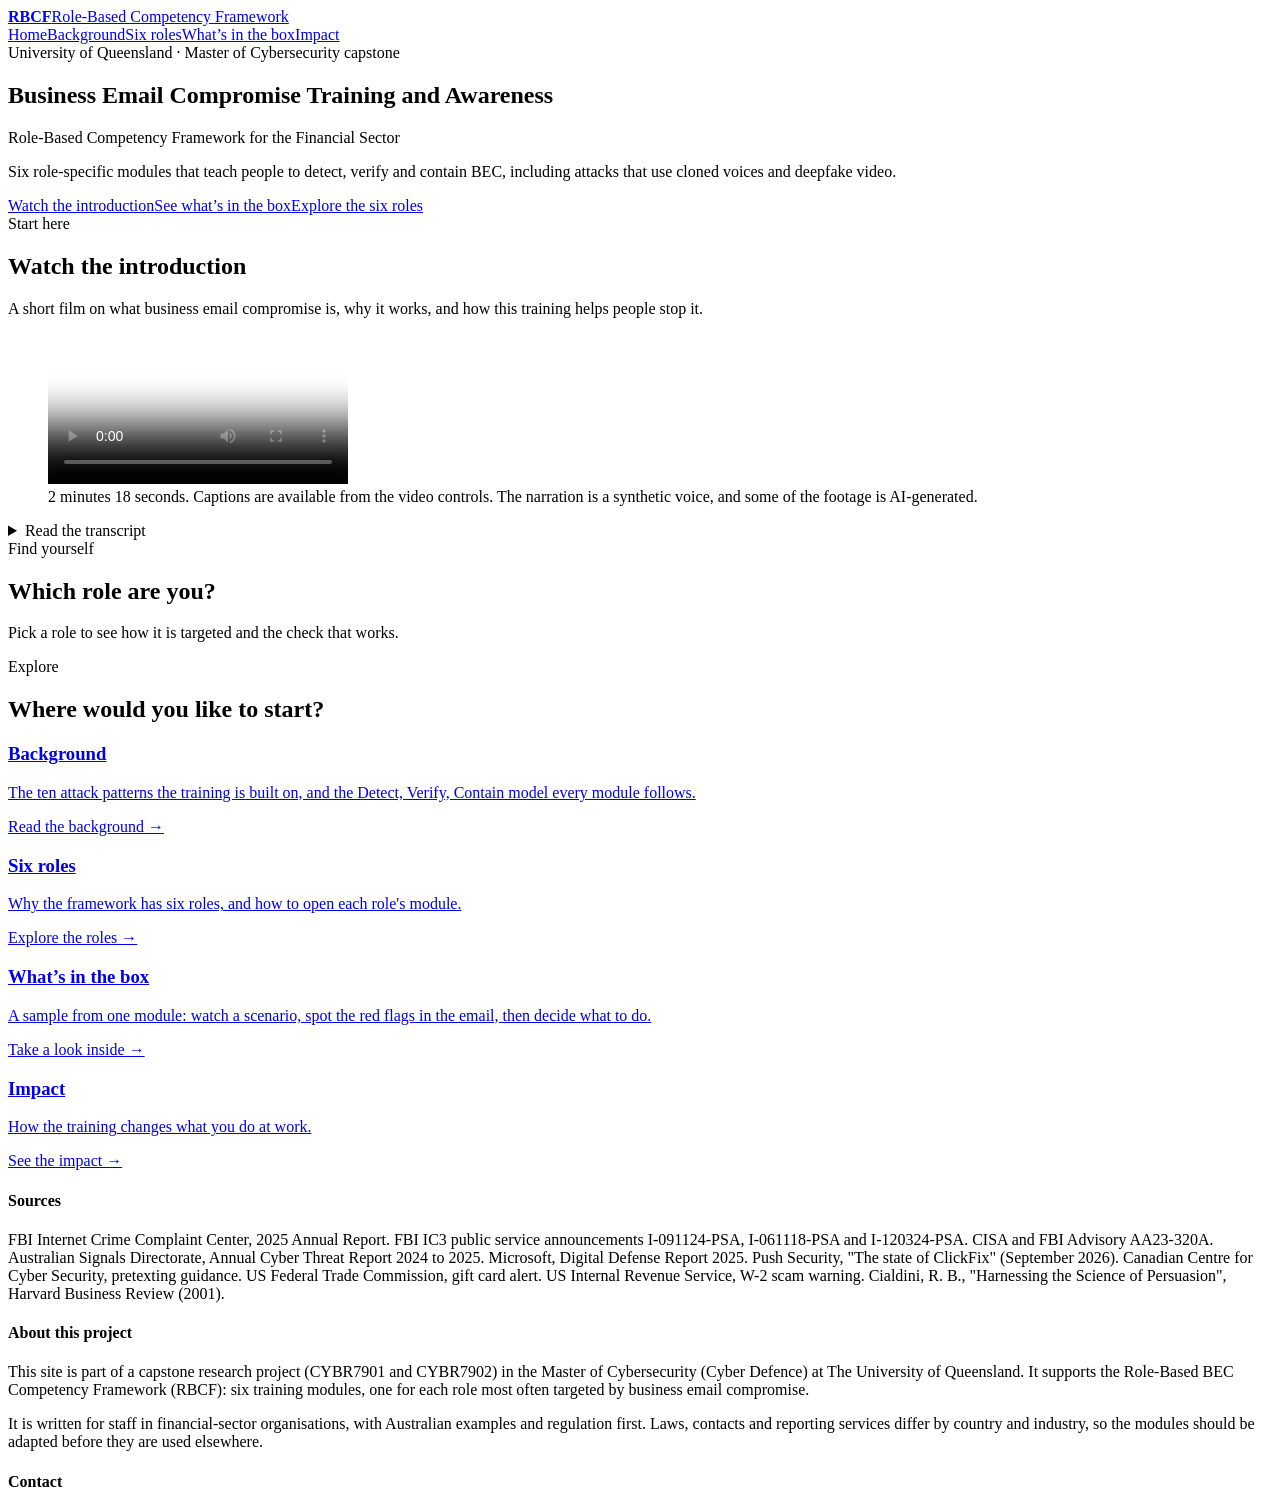
==== index.html @ ba563f49 "Dashboard HTML files are uploaded" ====
<!doctype html>
<html lang="en">
<head>
<meta charset="utf-8">
<meta name="viewport" content="width=device-width, initial-scale=1">
<title>Business Email Compromise Training and Awareness</title>
<meta name="description" content="Role-based competency framework for the financial sector: six role-specific modules that teach people to detect, verify and contain business email compromise.">
<link href="https://fonts.googleapis.com/css2?family=Source+Serif+4:wght@500;600;700&family=Source+Sans+3:wght@400;500;600;700&display=swap" rel="stylesheet">
<link rel="stylesheet" href="css/styles.css">
</head>
<body data-page="home">
<header class="top"><div class="wrap"><a class="brand" href="index.html"><b>RBCF</b><span>Role-Based Competency Framework</span></a><nav class="nav" aria-label="Main"><a href="index.html" data-page="home">Home</a><a href="overview.html" data-page="overview">Background</a><a href="roles.html" data-page="roles">Six roles</a><a href="try.html" data-page="try">What&rsquo;s in the box</a><a href="impact.html" data-page="impact">Impact</a></nav></div></header>

<section class="hero"><div class="wrap fadeup">
<div class="eyebrow">University of Queensland &middot; Master of Cybersecurity capstone</div>
<h1>Business Email Compromise Training and Awareness</h1>
<p class="sub">Role-Based Competency Framework for the Financial Sector</p>
<p class="tag">Six role-specific modules that teach people to detect, verify and contain BEC, including attacks that use cloned voices and deepfake video.</p>
<div class="cta"><a class="btn light" href="#intro">Watch the introduction</a><a class="btn outline" href="try.html">See what&rsquo;s in the box</a><a class="btn outline" href="roles.html">Explore the six roles</a></div>
</div></section>

<section class="block introfilm" id="intro"><div class="wrap">
<div class="eyebrow">Start here</div><h2>Watch the introduction</h2>
<p class="lead">A short film on what business email compromise is, why it works, and how this training helps people stop it.</p>
<figure class="film">
<video controls preload="metadata" playsinline poster="assets/intro_poster.jpg" aria-describedby="film-note">
<source src="assets/intro.mp4" type="video/mp4">
<track kind="captions" srclang="en" label="English" src="assets/intro.vtt">
Your browser cannot play this video. <a href="assets/intro.mp4">Download the film</a>.
</video>
<figcaption id="film-note">2 minutes 18 seconds. Captions are available from the video controls. The narration is a synthetic voice, and some of the footage is AI-generated.</figcaption>
</figure>
<details class="transcript"><summary>Read the transcript</summary><p>Business Email Compromise Training and Awareness: a role-based competency framework for the financial sector. Financial institutions move billions of dollars every day, on the strength of one thing: trust. In finance, large payments are routine, and staff are trained to act fast on instructions.</p><p>Business email compromise turns that trust into a weapon. It rarely looks like an attack. A criminal pretends to be someone you trust, and asks for something routine, by email. Then by a cloned voice, one that sounds exactly like someone you know. Or on a deepfake video call, where even the face looks right.</p><p>In 2025, people in the United States reported three billion US dollars in losses to the FBI. Worldwide, reported losses passed fifty-five billion. Add regulator pressure and access to client data, and finance becomes a prime target.</p><p>That is why this training is built around six roles, where one decision can move money or data. Executives. Accounts payable. HR and payroll. Customer service. IT. Administration. Every attack pulls the same human levers: Cialdini's six principles of persuasion.</p><p>My framework teaches three steps. Detect the attempt. Verify it somewhere the attacker cannot reach. And contain the damage if something goes wrong.</p><p>Learners watch a scenario, spot the red flags in a realistic email, make a decision, and see where they stand. The impact: one habit, decisions not slides, psychology made visible, and speed when it counts. Pause. Verify. Report.</p></details>
</div></section>

<section class="block paper"><div class="wrap"><div class="eyebrow">Find yourself</div><h2>Which role are you?</h2><p class="lead">Pick a role to see how it is targeted and the check that works.</p><div class="chips2" id="hrole"></div><div class="roleout" id="hrole-out" hidden></div></div></section>

<section class="block"><div class="wrap">
<div class="eyebrow">Explore</div><h2>Where would you like to start?</h2>
<div class="tiles">
<a class="tile" href="overview.html"><h3>Background</h3><p>The ten attack patterns the training is built on, and the Detect, Verify, Contain model every module follows.</p><span>Read the background &rarr;</span></a>
<a class="tile" href="roles.html"><h3>Six roles</h3><p>Why the framework has six roles, and how to open each role's module.</p><span>Explore the roles &rarr;</span></a>

<a class="tile" href="try.html"><h3>What&rsquo;s in the box</h3><p>A sample from one module: watch a scenario, spot the red flags in the email, then decide what to do.</p><span>Take a look inside &rarr;</span></a>
<a class="tile" href="impact.html"><h3>Impact</h3><p>How the training changes what you do at work.</p><span>See the impact &rarr;</span></a>
</div></div></section>

<footer class="foot" id="sources"><div class="wrap">
<div class="cols">
<div><h4>Sources</h4><p class="small">FBI Internet Crime Complaint Center, 2025 Annual Report. FBI IC3 public service announcements I-091124-PSA, I-061118-PSA and I-120324-PSA. CISA and FBI Advisory AA23-320A. Australian Signals Directorate, Annual Cyber Threat Report 2024 to 2025. Microsoft, Digital Defense Report 2025. Push Security, "The state of ClickFix" (September 2026). Canadian Centre for Cyber Security, pretexting guidance. US Federal Trade Commission, gift card alert. US Internal Revenue Service, W-2 scam warning. Cialdini, R. B., "Harnessing the Science of Persuasion", Harvard Business Review (2001).</p></div>
<div><h4>About this project</h4><p class="small">This site is part of a capstone research project (CYBR7901 and CYBR7902) in the Master of Cybersecurity (Cyber Defence) at The University of Queensland. It supports the Role-Based BEC Competency Framework (RBCF): six training modules, one for each role most often targeted by business email compromise.</p><p class="small">It is written for staff in financial-sector organisations, with Australian examples and regulation first. Laws, contacts and reporting services differ by country and industry, so the modules should be adapted before they are used elsewhere.</p></div>
<div><h4>Contact</h4><div id="contacts"></div></div>
</div></div></footer>
<script src="js/data.js"></script>
<script src="js/app.js"></script>
</body>
</html>
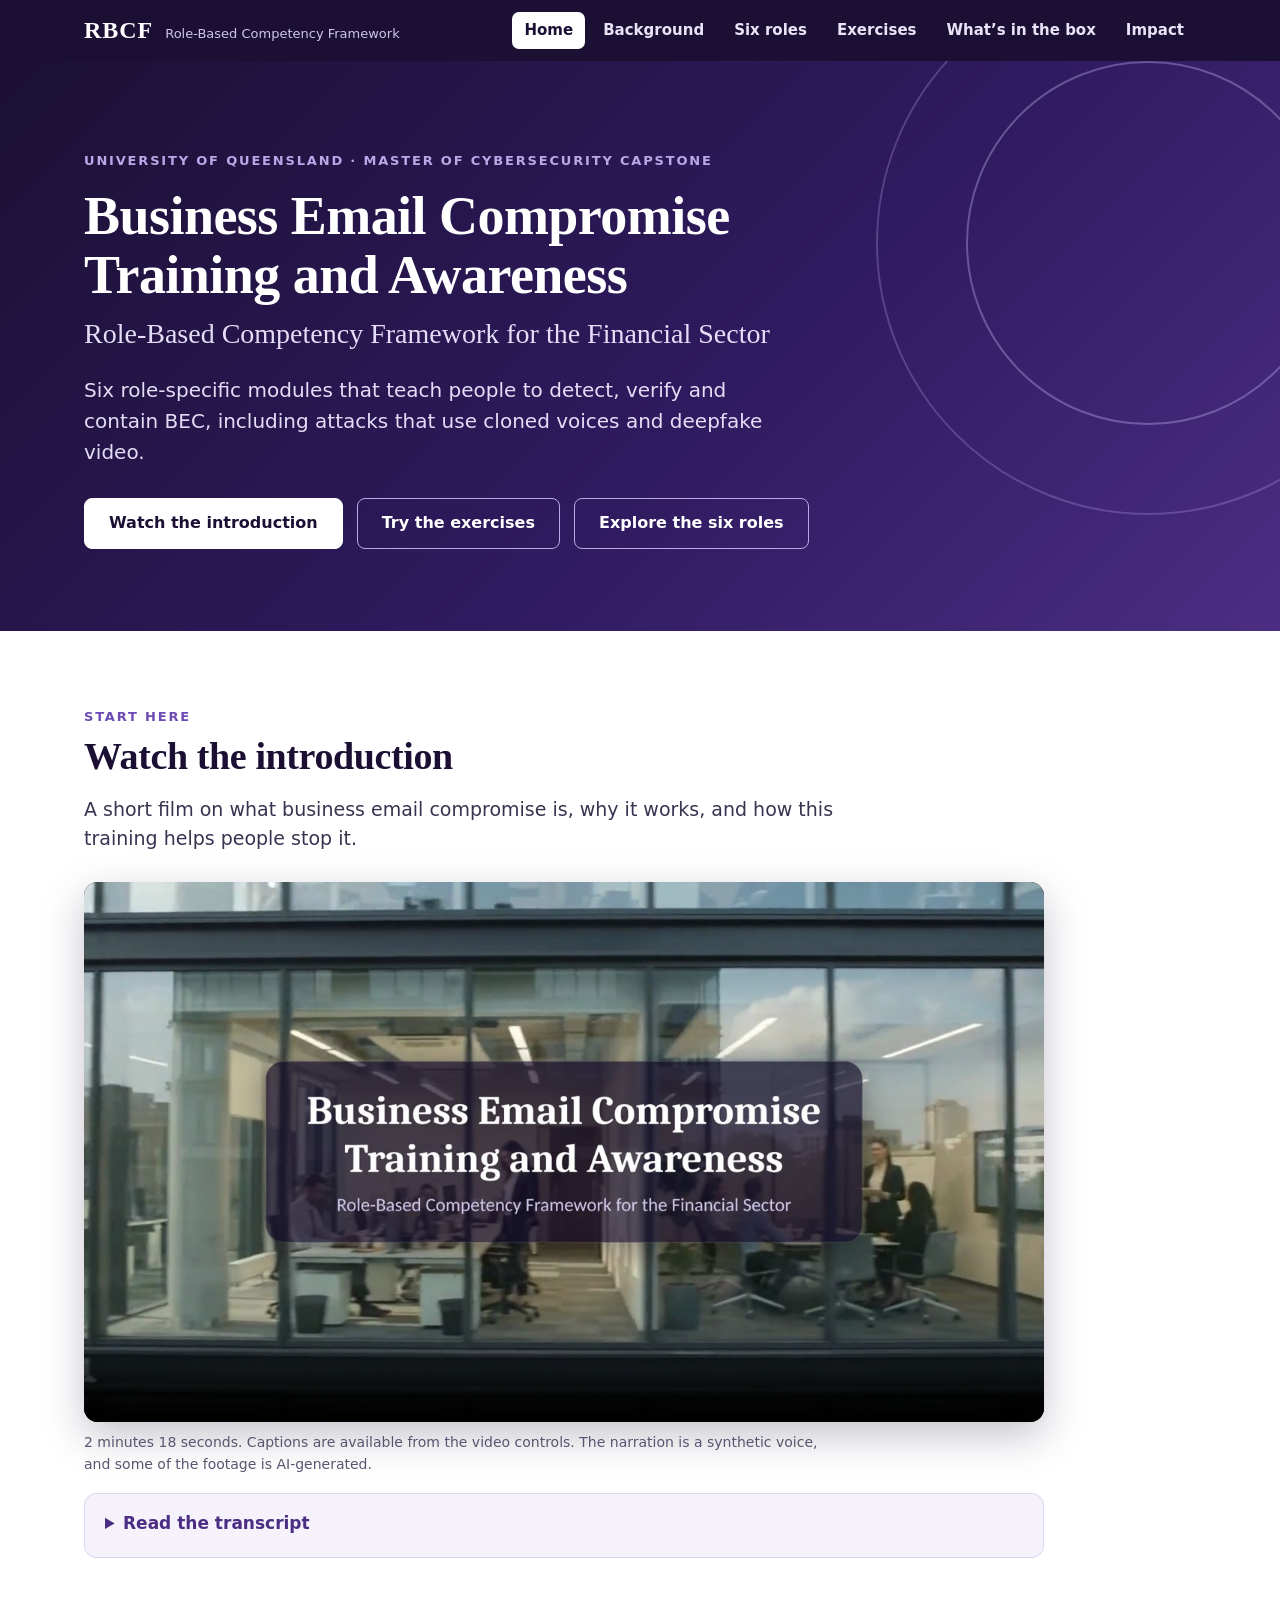
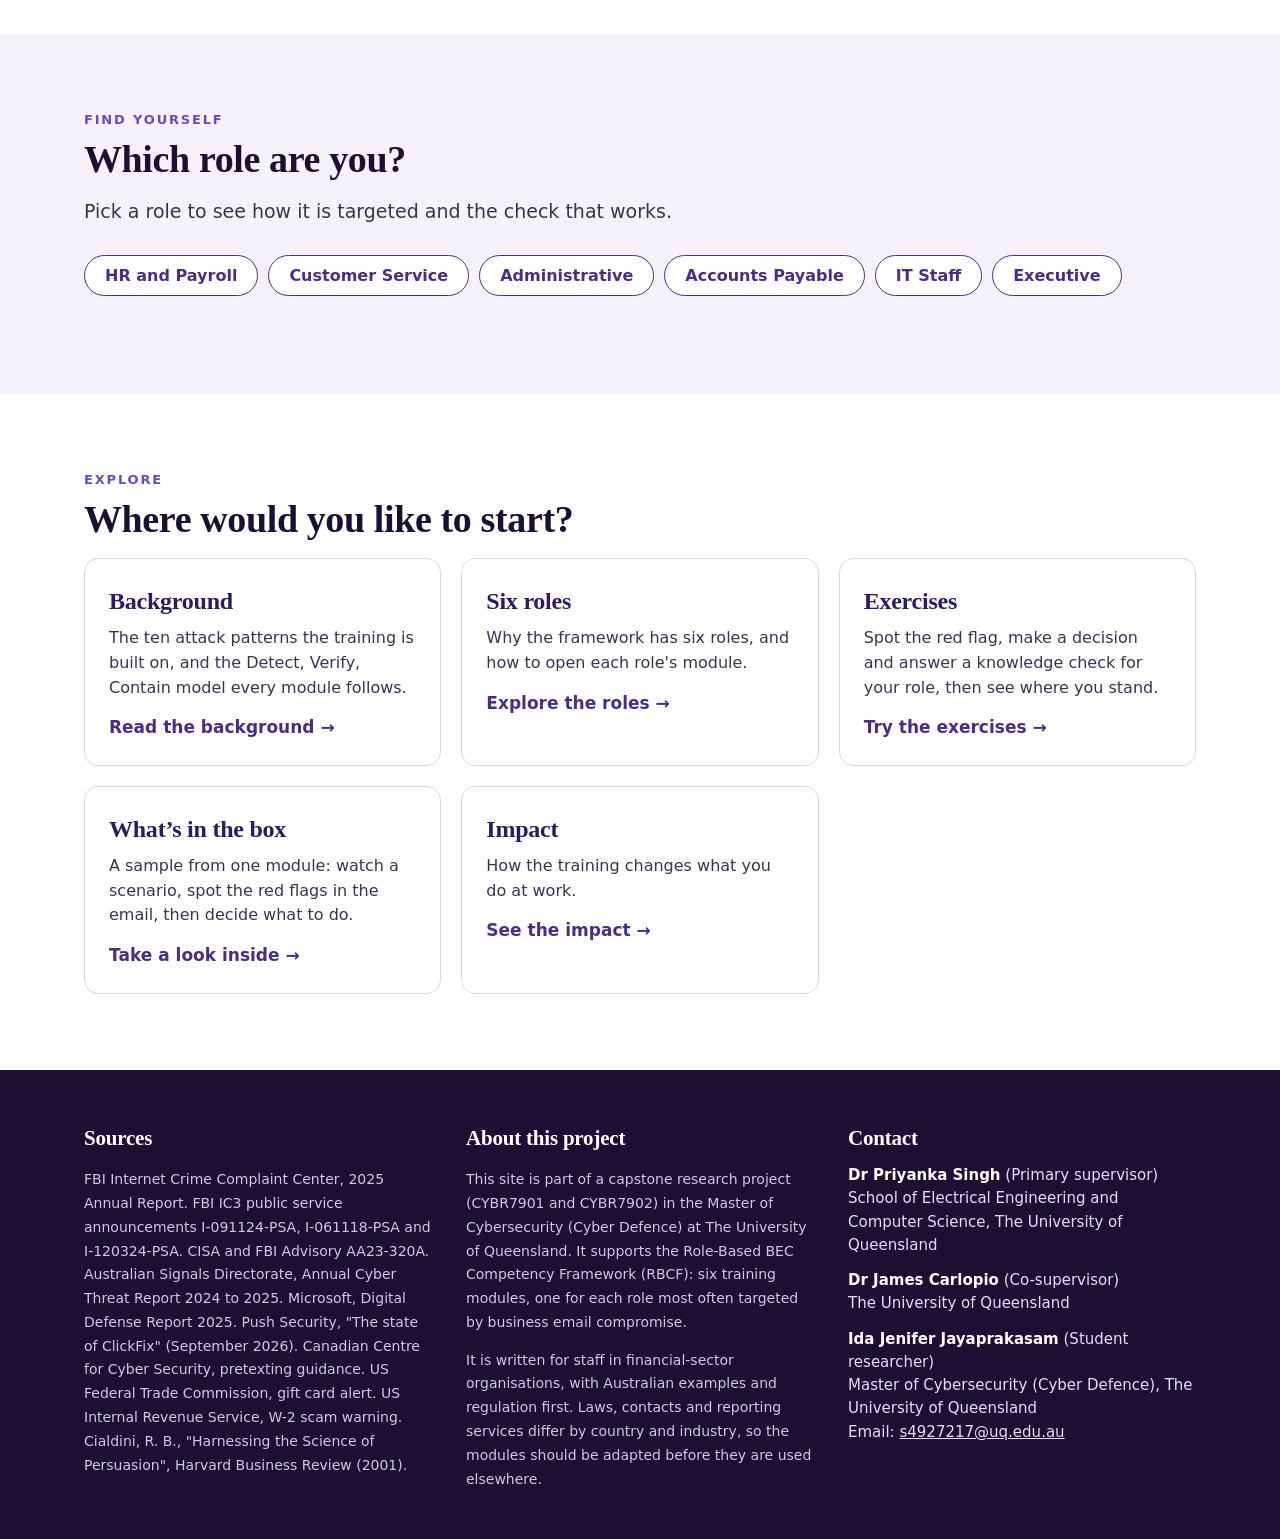
==== commit 4ebf9dea: "Changed the Module access" ====
--- a/index.html
+++ b/index.html
@@ -9,14 +9,14 @@
 <link rel="stylesheet" href="css/styles.css">
 </head>
 <body data-page="home">
-<header class="top"><div class="wrap"><a class="brand" href="index.html"><b>RBCF</b><span>Role-Based Competency Framework</span></a><nav class="nav" aria-label="Main"><a href="index.html" data-page="home">Home</a><a href="overview.html" data-page="overview">Background</a><a href="roles.html" data-page="roles">Six roles</a><a href="try.html" data-page="try">What&rsquo;s in the box</a><a href="impact.html" data-page="impact">Impact</a></nav></div></header>
+<header class="top"><div class="wrap"><a class="brand" href="index.html"><b>RBCF</b><span>Role-Based Competency Framework</span></a><nav class="nav" aria-label="Main"><a href="index.html" data-page="home">Home</a><a href="overview.html" data-page="overview">Background</a><a href="roles.html" data-page="roles">Six roles</a><a href="exercises.html" data-page="exercises">Exercises</a><a href="try.html" data-page="try">What&rsquo;s in the box</a><a href="impact.html" data-page="impact">Impact</a></nav></div></header>
 
 <section class="hero"><div class="wrap fadeup">
 <div class="eyebrow">University of Queensland &middot; Master of Cybersecurity capstone</div>
 <h1>Business Email Compromise Training and Awareness</h1>
 <p class="sub">Role-Based Competency Framework for the Financial Sector</p>
 <p class="tag">Six role-specific modules that teach people to detect, verify and contain BEC, including attacks that use cloned voices and deepfake video.</p>
-<div class="cta"><a class="btn light" href="#intro">Watch the introduction</a><a class="btn outline" href="try.html">See what&rsquo;s in the box</a><a class="btn outline" href="roles.html">Explore the six roles</a></div>
+<div class="cta"><a class="btn light" href="#intro">Watch the introduction</a><a class="btn outline" href="exercises.html">Try the exercises</a><a class="btn outline" href="roles.html">Explore the six roles</a></div>
 </div></section>
 
 <section class="block introfilm" id="intro"><div class="wrap">
@@ -40,6 +40,7 @@
 <div class="tiles">
 <a class="tile" href="overview.html"><h3>Background</h3><p>The ten attack patterns the training is built on, and the Detect, Verify, Contain model every module follows.</p><span>Read the background &rarr;</span></a>
 <a class="tile" href="roles.html"><h3>Six roles</h3><p>Why the framework has six roles, and how to open each role's module.</p><span>Explore the roles &rarr;</span></a>
+<a class="tile" href="exercises.html"><h3>Exercises</h3><p>Spot the red flag, make a decision and answer a knowledge check for your role, then see where you stand.</p><span>Try the exercises &rarr;</span></a>
 
 <a class="tile" href="try.html"><h3>What&rsquo;s in the box</h3><p>A sample from one module: watch a scenario, spot the red flags in the email, then decide what to do.</p><span>Take a look inside &rarr;</span></a>
 <a class="tile" href="impact.html"><h3>Impact</h3><p>How the training changes what you do at work.</p><span>See the impact &rarr;</span></a>
--- a/css/styles.css
+++ b/css/styles.css
@@ -0,0 +1,255 @@
+/* RBCF site styles. Purple formal theme. Change the colours in :root. */
+:root{--ink:#1B1033;--deep:#2E1A5E;--primary:#4B2E83;--mid:#6D4BB5;--lilac:#B9A7E8;--soft:#E9E3F8;--paper:#F5F2FB;--line:#DDD3F3;--muted:#5B5470;--amber:#B45309;--teal:#0F766E;--serif:'Source Serif 4',Georgia,serif;--sans:'Source Sans 3',system-ui,sans-serif}
+*{box-sizing:border-box}html{scroll-behavior:smooth}
+body{margin:0;font-family:var(--sans);font-size:17px;line-height:1.55;color:var(--ink);background:#fff}
+a{color:var(--primary)}button{font-family:inherit;cursor:pointer}
+button:focus-visible,a:focus-visible,video:focus-visible{outline:3px solid var(--lilac);outline-offset:2px}
+.wrap{max-width:1160px;margin:0 auto;padding:0 24px}
+h1,h2,h3,h4{font-family:var(--serif);margin:0;letter-spacing:-.01em}
+h2{font-size:38px;line-height:1.15;font-weight:600;margin:8px 0 16px}h3{font-size:24px;font-weight:600}h4{font-size:20px;font-weight:600}
+.eyebrow{font-size:13px;letter-spacing:.14em;text-transform:uppercase;font-weight:700;color:var(--mid)}
+.lead{font-size:19px;color:#3A3350;max-width:780px;margin:0 0 28px}.muted{color:var(--muted)}
+section.block{padding:76px 0}section.paper{background:var(--paper)}section.dark{background:#231247;color:#fff}section.dark .eyebrow{color:var(--lilac)}section.dark .lead{color:#E4DDF7}
+/* header */
+.top{background:#1B1033;color:#fff;position:sticky;top:0;z-index:20}
+.top .wrap{display:flex;flex-wrap:wrap;align-items:center;justify-content:space-between;gap:10px 24px;padding-top:12px;padding-bottom:12px}
+.brand{display:flex;align-items:baseline;gap:12px;text-decoration:none;color:#fff}.brand b{font-family:var(--serif);font-size:24px;letter-spacing:.04em}.brand span{font-size:13px;color:#CFC6EA}
+.nav{display:flex;flex-wrap:wrap;gap:4px 6px}.nav a{color:#E9E3F8;text-decoration:none;font-weight:600;font-size:15px;padding:7px 13px;border-radius:7px}.nav a:hover{background:rgba(185,167,232,.18)}.nav a.on{background:#fff;color:var(--ink)}
+/* buttons */
+.btn{display:inline-block;border-radius:8px;padding:12px 24px;font-size:16px;font-weight:600;text-decoration:none;border:1.5px solid var(--primary);background:#fff;color:var(--primary)}
+.btn.primary{background:var(--primary);color:#fff}.btn.light{background:#fff;color:var(--ink);border-color:#fff}.btn.outline{background:transparent;color:#fff;border-color:var(--lilac)}.btn.ghost{background:transparent;color:inherit;border-color:currentColor}
+.cta{display:flex;flex-wrap:wrap;gap:14px}
+/* hero */
+.hero{background:linear-gradient(135deg,#1B1033 0%,#2E1A5E 55%,#4B2E83 100%);color:#fff;padding:80px 0 72px}
+.hero .eyebrow{color:var(--lilac)}.hero h1{font-size:54px;line-height:1.08;font-weight:600;margin:16px 0 8px;max-width:900px}
+.hero .sub{font-family:var(--serif);font-size:28px;color:#E4DDF7;margin:0 0 20px}.hero .tag{font-size:20px;color:#E4DDF7;max-width:720px;margin:0 0 30px}
+.pagehero{background:linear-gradient(135deg,#1B1033,#3A2170);color:#fff;padding:54px 0 44px}.pagehero h1{font-size:44px;line-height:1.12;font-weight:600;margin:8px 0 12px}.pagehero p{font-size:19px;color:#E4DDF7;max-width:760px;margin:0}.pagehero .eyebrow{color:var(--lilac)}
+/* numbers */
+.statgrid{display:grid;grid-template-columns:repeat(auto-fit,minmax(310px,1fr));gap:22px}
+.stat{background:#fff;border:1px solid var(--line);border-radius:16px;padding:26px 26px 20px}
+.stat .tagline{font-size:13px;letter-spacing:.12em;text-transform:uppercase;font-weight:700;color:var(--mid)}
+.stat .big{font-family:var(--serif);font-size:44px;font-weight:600;line-height:1.1;color:var(--deep);margin:8px 0 4px}
+.stat p{margin:0 0 10px;color:#3A3350}.stat small{display:block;color:var(--muted);font-size:13px;margin-top:10px}
+.ringrow{display:flex;align-items:center;gap:16px;margin-top:10px}.ringrow p{margin:0;font-size:15px}
+.ring{width:104px;height:104px;flex:0 0 auto;transform:rotate(-90deg)}.ring .bg{fill:none;stroke:var(--soft);stroke-width:12}.ring .fg{fill:none;stroke:var(--primary);stroke-width:12;stroke-linecap:round;transition:stroke-dashoffset 1.8s cubic-bezier(.2,.7,.2,1)}
+.ring text{transform:rotate(90deg);transform-origin:60px 60px;font-family:var(--serif);font-size:26px;font-weight:600;fill:var(--deep);text-anchor:middle;dominant-baseline:central}
+.dots{display:grid;grid-template-columns:repeat(31,1fr);gap:4px;margin:12px 0 4px}.dots i{aspect-ratio:1;border-radius:50%;background:var(--soft);transition:background .3s,transform .3s}.dots i.on{background:var(--mid);transform:scale(1)}
+.tiles{display:grid;grid-template-columns:repeat(auto-fit,minmax(300px,1fr));gap:20px}
+.tile{display:block;text-decoration:none;color:var(--ink);background:#fff;border:1px solid var(--line);border-radius:14px;padding:24px;transition:transform .2s,box-shadow .2s}.tile:hover{transform:translateY(-4px);box-shadow:0 14px 32px rgba(43,26,94,.16)}
+.tile h3{color:var(--deep);margin-bottom:6px}.tile p{margin:0 0 14px;color:#3A3350;font-size:16px}.tile span{font-weight:700;color:var(--primary)}
+/* footer */
+.foot{background:#1B1033;color:#E4DDF7;padding:52px 0 34px;font-size:15px}.foot h4{color:#fff;font-size:21px;margin-bottom:10px}.foot .cols{display:grid;grid-template-columns:repeat(auto-fit,minmax(300px,1fr));gap:34px}
+.foot .small{font-size:14px;line-height:1.7;color:#CFC6EA}.foot a{color:#E4DDF7}.foot .person{margin:0 0 12px}.foot .person b{color:#fff}.foot hr{border:0;border-top:1px solid rgba(185,167,232,.3);margin:28px 0 14px}
+.slim{background:#1B1033;color:#CFC6EA;padding:26px 0;font-size:14px}.slim a{color:#E4DDF7}
+/* cards */
+.cards{display:grid;grid-template-columns:repeat(auto-fit,minmax(250px,1fr));gap:20px}
+.card{background:#fff;border:1px solid var(--line);border-radius:12px;padding:24px}.card h4{color:var(--primary);margin-bottom:8px}.card p{margin:0;color:#3A3350;font-size:16px}
+.lift{transition:transform .2s,box-shadow .2s}.lift:hover{transform:translateY(-3px);box-shadow:0 14px 34px rgba(43,26,94,.14)}
+.two{display:flex;flex-wrap:wrap;gap:48px;align-items:flex-start}.two>*{flex:1 1 420px;min-width:0}
+/* attack flow */
+.flow{display:flex;flex-wrap:wrap;gap:12px}.stage{flex:1 1 118px;display:flex;align-items:center;gap:8px;min-width:0}
+.stage .box{flex:1;border-radius:12px;padding:16px;border:1.5px solid var(--line);background:#fff;transition:all .4s}.stage .box.on{background:var(--primary);color:#fff;border-color:var(--primary);transform:translateY(-4px)}
+.stage .n{width:28px;height:28px;border-radius:50%;background:var(--soft);color:var(--primary);display:flex;align-items:center;justify-content:center;font-weight:700;font-size:14px}.stage .box.on .n{background:#fff}
+.stage h4{font-size:19px;margin:10px 0 6px}.stage p{margin:0;font-size:14.5px;line-height:1.45}.chev{color:var(--mid);font-size:22px;font-weight:700}
+/* vectors and cialdini */
+.vec{border-top:4px solid var(--mid)}.vec .tagv{font-size:12px;letter-spacing:.14em;font-weight:700;color:var(--mid);text-transform:uppercase}
+.groupt{font-size:14px;font-weight:700;letter-spacing:.08em;text-transform:uppercase;color:var(--primary);margin:26px 0 12px}
+.cial{display:grid;grid-template-columns:repeat(auto-fit,minmax(280px,1fr));gap:16px}
+.lev{background:#fff;border:1px solid var(--line);border-left:6px solid var(--mid);border-radius:10px;padding:18px 20px}.lev.rel{border-left-color:#2563A8}.lev h4{margin-bottom:4px}.lev q{display:block;font-weight:700;color:var(--deep);font-style:normal;margin-bottom:4px}.lev q::before,.lev q::after{content:''}.lev p{margin:0;font-size:15px;color:#3A3350}
+.cfsteps{display:grid;grid-template-columns:repeat(auto-fit,minmax(170px,1fr));gap:14px;margin:22px 0}
+.cfstep{background:#fff;border:1px solid var(--line);border-radius:12px;padding:16px;position:relative}.cfstep .n{width:30px;height:30px;border-radius:50%;background:var(--primary);color:#fff;font-weight:700;display:flex;align-items:center;justify-content:center;margin-bottom:8px}.cfstep p{margin:0;font-size:15.5px;font-weight:600;color:var(--deep)}
+.cfstep.last{background:#FEF3C7;border-color:#F59E0B}.cfstep.last .n{background:var(--amber)}
+section.dark .hint{color:#CFC6EA}
+.callout{background:var(--deep);color:#fff;border-radius:14px;padding:22px 26px}.callout b{color:#FCD34D}
+/* phases */
+.tabs{display:flex;flex-wrap:wrap;gap:10px;margin:0 0 14px}.tabs button{border-radius:8px;padding:11px 24px;font-size:17px;font-weight:600;border:1.5px solid var(--primary);background:#fff;color:var(--primary)}.tabs button.on{background:var(--primary);color:#fff}
+.bar{height:6px;border-radius:3px;background:var(--soft);margin-bottom:26px;overflow:hidden}.bar i{display:block;height:6px;border-radius:3px;background:var(--primary);transition:width .5s}
+.items{display:flex;flex-direction:column;gap:12px}.item{display:flex;gap:14px;align-items:flex-start;background:var(--paper);border-radius:10px;padding:16px 18px}.item i{flex:0 0 10px;height:10px;border-radius:50%;background:var(--mid);margin-top:9px}
+.mrow{display:flex;flex-wrap:wrap;align-items:center;gap:6px 14px;margin-bottom:10px}.mrow b{flex:0 0 150px;color:var(--deep)}.mrow .t{flex:1 1 160px;height:12px;border-radius:6px;background:var(--soft);overflow:hidden}.mrow .t i{display:block;height:12px;background:var(--mid);border-radius:6px}.mrow span{flex:0 0 190px;font-size:14.5px;color:var(--muted)}
+.deliver{background:var(--deep);color:#fff;border-radius:14px;padding:26px 28px}.deliver h4{margin-bottom:8px}
+/* exercises */
+.email{background:#fff;color:var(--ink);border-radius:12px;padding:20px 24px;line-height:2.05}.eline{margin:0}
+.plain{white-space:pre-wrap}.seg{display:inline;font:inherit;font-size:16px;line-height:2;color:var(--ink);background:transparent;border:0;border-bottom:1px dotted #8B7FB0;padding:2px 1px;margin:0;border-radius:3px;white-space:pre-wrap;text-align:left}
+.seg:hover:not(:disabled){background:#EFE9FB}.seg.on{background:#FDE68A;border-bottom:2px solid var(--amber)}.seg.ok{background:#CCFBF1;border-bottom:2px solid var(--teal)}.seg.miss{background:#FEF3C7;border-bottom:2px dashed var(--amber)}.seg.bad{background:#E5E7EB;border-bottom:2px solid #6B7280}
+.row{display:flex;flex-wrap:wrap;gap:12px;margin:16px 0}.hint{color:var(--muted);margin:0 0 12px;font-size:15.5px}
+.result{background:#2E1A5E;color:#fff;border-radius:12px;padding:22px 24px;margin-top:6px}.result h4{margin-bottom:4px}.result ul{list-style:none;margin:14px 0;padding:0;display:flex;flex-direction:column;gap:10px}.result li{background:#3A2170;border-radius:8px;padding:11px 14px}.result li b{display:block;font-size:15px}.result li span{color:#E4DDF7;font-size:14.5px}
+.result .lv{margin-top:14px;padding-top:12px;border-top:1px solid rgba(185,167,232,.4);font-size:15px;color:#E4DDF7}.result .src{color:var(--lilac);font-size:13px;margin-top:8px}
+.gsetup{background:#fff;color:var(--ink);border-radius:12px;padding:18px 22px;margin-bottom:16px}.chip{display:inline-block;background:var(--soft);color:var(--primary);font-size:12px;letter-spacing:.12em;text-transform:uppercase;font-weight:700;border-radius:99px;padding:3px 12px;margin-bottom:8px}.gsetup h4{margin-bottom:6px}
+.opts{display:grid;grid-template-columns:repeat(auto-fit,minmax(250px,1fr));gap:14px}
+.opt{text-align:left;background:var(--primary);color:#fff;border:1.5px solid var(--lilac);border-radius:12px;padding:16px 18px;font-size:16px;line-height:1.4;min-height:116px}.opt b{display:block;font-size:17px;margin-bottom:6px}.opt:hover:not(:disabled){background:#5C3AA0}.opt.chosen{outline:3px solid #fff}.opt:disabled{opacity:.7;cursor:default}
+.out{border-radius:12px;padding:18px 22px;margin-top:16px}.out h4{margin-bottom:4px}.out.S{background:#042F2E;color:#CCFBF1}.out.S h4{color:#5EEAD4}.out.F{background:#451A03;color:#FEF3C7}.out.F h4{color:#FCD34D}.out.P{background:#312E81;color:#E0E7FF}.out.P h4{color:#C7D2FE}
+.deb{background:#3A2170;color:#fff;border-radius:12px;padding:20px 24px;margin-top:14px}.deb p{margin:0 0 10px;color:#E4DDF7}.deb .src{color:var(--lilac);font-size:13px}
+.panel{background:#2E1A5E;color:#fff;border-radius:16px;padding:28px;margin-bottom:28px}.panel h3{margin-bottom:6px}.panel .hint{color:#CFC6EA}
+.rolepick{display:grid;grid-template-columns:repeat(auto-fit,minmax(210px,1fr));gap:14px;margin:6px 0 34px}
+.rp{text-align:left;background:#fff;border:1.5px solid var(--line);border-radius:12px;padding:18px;color:var(--ink);transition:all .2s}.rp:hover{border-color:var(--mid);transform:translateY(-2px)}.rp.on{background:var(--primary);color:#fff;border-color:var(--primary)}.rp b{display:block;font-family:var(--serif);font-size:20px}.rp span{font-size:14px;opacity:.85}
+.subtabs{display:flex;flex-wrap:wrap;gap:8px;margin:14px 0}.subtabs button{border-radius:99px;padding:7px 16px;font-size:15px;font-weight:600;border:1.5px solid var(--lilac);background:transparent;color:#fff}.subtabs button.on{background:#fff;color:var(--ink)}
+/* roles */
+.orbit{position:relative;width:520px;height:520px;flex:0 0 520px}.orbit .rg{position:absolute;left:130px;top:130px;width:260px;height:260px;border-radius:50%;border:2px solid var(--mid);opacity:.22}
+.orbit .core{position:absolute;left:200px;top:200px;width:120px;height:120px;border-radius:50%;background:var(--deep);color:#fff;display:flex;align-items:center;justify-content:center;text-align:center;font-family:var(--serif);font-size:20px;font-weight:600;line-height:1.15;padding:12px}
+.node{position:absolute;width:150px;height:64px;border-radius:10px;font-size:15px;font-weight:600;line-height:1.2;padding:6px 8px;background:#fff;color:var(--deep);border:1.5px solid var(--lilac);transition:transform .2s,background .2s}.node:hover{transform:translateY(-2px)}.node.on{background:var(--primary);color:#fff;border-color:var(--primary)}
+.detail{background:#fff;border:1px solid var(--line);border-radius:14px;padding:28px 30px}.detail h3{font-size:30px;color:var(--deep);margin:4px 0 16px}.detail h5{margin:0;font-size:13px;letter-spacing:.08em;text-transform:uppercase;color:var(--primary)}.detail p{margin:2px 0 14px;color:#3A3350}
+.access{display:grid;grid-template-columns:repeat(auto-fit,minmax(310px,1fr));gap:20px}.acard{background:var(--paper);border:1px solid var(--line);border-radius:12px;padding:26px 28px}.acard h4{font-size:24px;color:var(--deep);margin-bottom:6px}.acard p{margin:0 0 12px;font-size:15.5px;color:#3A3350}.acard small{display:block;color:var(--muted);margin-bottom:14px}
+.note{background:#FEF3C7;border:1px solid #F59E0B;border-radius:10px;padding:12px 16px;font-size:15px;color:#78350F;margin-top:18px}
+/* impact */
+.path{background:#fff;border:1px solid var(--line);border-radius:12px;padding:20px 24px;margin-bottom:16px}.path h5{margin:0 0 12px;font-size:13px;letter-spacing:.08em;text-transform:uppercase}.pstep{display:flex;flex-wrap:wrap;gap:10px;align-items:center}
+.pill{background:var(--soft);border-radius:8px;padding:10px 16px;font-weight:600}.pill.loss{background:#FEF3C7;color:#78350F;font-weight:700}.pill.ok{background:#CCFBF1;color:#134E4A;font-weight:700}.pill.g{background:var(--primary);color:#fff}
+.inrole{display:grid;grid-template-columns:repeat(auto-fit,minmax(330px,1fr));gap:18px}.inrole .card h4{margin-bottom:4px}.inrole .card small{display:block;color:var(--muted);margin-bottom:8px}
+.quote{font-family:var(--serif);font-size:30px;font-weight:600;color:var(--deep);text-align:center;margin:10px auto 0;max-width:820px}
+/* animation */
+@media (prefers-reduced-motion:no-preference){
+@keyframes fadeUp{from{opacity:0;transform:translateY(16px)}to{opacity:1;transform:none}}@keyframes ringPulse{0%{transform:scale(.5);opacity:.5}100%{transform:scale(1);opacity:0}}@keyframes chev{0%,100%{transform:translateX(0);opacity:.45}50%{transform:translateX(7px);opacity:1}}@keyframes glow{0%,100%{box-shadow:0 0 0 0 rgba(109,75,181,0)}50%{box-shadow:0 0 0 7px rgba(109,75,181,.2)}}
+.fadeup{animation:fadeUp .9s ease both}.orbit .rg{animation:ringPulse 4.5s ease-out infinite}.chev{animation:chev 1.6s ease-in-out infinite}.pill.g{animation:glow 2.4s ease-in-out infinite}}
+@media (max-width:760px){.hero h1{font-size:38px}.hero .sub{font-size:22px}.pagehero h1{font-size:34px}h2{font-size:30px}.orbit{transform:scale(.66);transform-origin:top left;margin-bottom:-170px;width:520px}.two>*{flex-basis:100%}}
+
+/* ---- v3 additions ---- */
+.hero .wrap.herogrid{display:grid;grid-template-columns:1.02fr 1fr;gap:44px;align-items:center}
+.vidbox{background:#0F0820;border:1px solid rgba(185,167,232,.35);border-radius:16px;padding:10px;box-shadow:0 24px 60px rgba(0,0,0,.35)}
+.vid{display:block;width:100%;aspect-ratio:16/9;border:0;border-radius:10px;background:#000}
+.ph{aspect-ratio:16/9;border-radius:10px;background:linear-gradient(135deg,#2E1A5E,#4B2E83);display:flex;flex-direction:column;align-items:center;justify-content:center;text-align:center;padding:20px;gap:8px;color:#E4DDF7}
+.ph b{font-family:var(--serif);font-size:22px;color:#fff}.ph span{font-size:15px;max-width:380px}.play{width:64px;height:64px;border-radius:50%;background:#fff;color:var(--primary);display:flex;align-items:center;justify-content:center;font-size:24px;padding-left:5px}
+.tx{margin-top:10px;color:#E4DDF7;font-size:15px}.tx summary{cursor:pointer;font-weight:600;color:#fff;padding:4px 2px}.tx p{margin:10px 0 0;line-height:1.5}
+.chips2{display:flex;flex-wrap:wrap;gap:10px;margin:8px 0 22px}.chip2{border-radius:99px;padding:10px 20px;font-size:16px;font-weight:600;border:1.5px solid var(--primary);background:#fff;color:var(--primary)}.chip2.on{background:var(--primary);color:#fff}
+.roleout{background:#fff;border:1px solid var(--line);border-radius:14px;padding:24px 28px;max-width:860px}.roleout h3{color:var(--deep);margin-bottom:8px}.roleout p{margin:0 0 10px;color:#3A3350}
+.mini{background:none;border:0;color:var(--primary);font-weight:600;text-decoration:underline;padding:4px 0;font-size:14px}
+/* overview */
+.stage .box{text-align:left;font:inherit;color:inherit;cursor:pointer;display:block;width:100%}.stage .box:hover{border-color:var(--mid)}
+.flowmore{background:var(--deep);color:#fff;border-radius:12px;padding:16px 22px;margin-top:16px;display:flex;flex-wrap:wrap;gap:12px 20px;align-items:center;justify-content:space-between}.flowmore p{margin:0;flex:1 1 380px}.flowmore .btn{padding:7px 18px;font-size:14px}
+button.lev{display:block;width:100%;text-align:left;font:inherit;color:inherit;cursor:pointer}button.lev:hover{background:#FBF9FF}button.lev.sel{background:#EFE9FB;box-shadow:0 0 0 2px var(--mid)}button.lev.rel.sel{box-shadow:0 0 0 2px #2563A8}
+.ld{background:var(--deep);color:#fff;border-radius:14px;padding:22px 26px;margin-top:22px;display:grid;grid-template-columns:1.2fr 1fr;gap:26px}.ld h5{margin:0 0 8px;font-size:13px;letter-spacing:.08em;text-transform:uppercase;color:var(--lilac)}.ld p{margin:0}
+.mail{background:#fff;color:var(--ink);border-radius:10px;padding:14px 18px;font-size:16px}
+.cfnav{display:flex;flex-direction:column;gap:8px}.cfn{display:flex;gap:10px;align-items:center;text-align:left;border:1.5px solid var(--line);background:#fff;border-radius:10px;padding:10px 14px;font-size:15.5px;font-weight:600;color:var(--deep)}.cfn span{flex:0 0 28px;height:28px;border-radius:50%;background:var(--soft);color:var(--primary);display:flex;align-items:center;justify-content:center;font-size:14px}
+.cfn.past span{background:var(--mid);color:#fff}.cfn.on{border-color:var(--primary);background:#F2EDFC}.cfn.on span{background:var(--primary);color:#fff}
+.cfstage{background:#fff;border:1px solid var(--line);border-radius:14px;padding:22px}.cfvis{min-height:230px;display:flex;align-items:center;justify-content:center;background:var(--paper);border-radius:10px;padding:18px;margin-bottom:14px}
+.mock{width:100%;max-width:420px;background:#fff;border:1px solid #CFC6EA;border-radius:8px;overflow:hidden}.mbar{background:#E9E3F8;padding:8px 12px;display:flex;align-items:center;gap:6px;font-size:12px;color:#5B5470}.mbar i{width:9px;height:9px;border-radius:50%;background:#B9A7E8;display:inline-block}.mbar span{margin-left:8px}
+.mbody{padding:18px}.fakechk{display:flex;align-items:center;gap:10px;border:1px solid #CFC6EA;border-radius:6px;padding:10px 14px;margin-bottom:10px}.cb{width:20px;height:20px;border:2px solid #8B7FB0;border-radius:3px;display:inline-block}.mbody p{margin:0 0 10px;font-size:14px;color:#5B5470}.fakebtn{display:inline-block;background:#2563A8;color:#fff;border-radius:5px;padding:6px 16px;font-size:14px}
+.runbox{background:#1B1033;color:#E4DDF7;border-radius:10px;padding:16px 20px;width:100%;max-width:420px}.runbox .cmd{background:#0F0820;border-radius:6px;padding:10px 12px;margin:10px 0;font-family:ui-monospace,Consolas,monospace;font-size:14px;color:#FCD34D}.runbox p{margin:0;font-size:14.5px}kbd{background:#3A2170;border-radius:4px;padding:1px 7px;font-size:13px}
+.steal{display:flex;align-items:center;gap:14px;width:100%;justify-content:center;flex-wrap:wrap}.steal>div{border-radius:10px;padding:14px 18px}.pc{background:#fff;border:1px solid var(--line);display:flex;flex-direction:column;gap:4px;font-size:14.5px}.atk{background:#451A03;color:#FEF3C7}.arr{color:var(--amber);font-weight:700;font-size:22px}
+.mailbox{width:100%;max-width:420px;background:#fff;border:1px solid #CFC6EA;border-radius:8px}.mh{background:#E9E3F8;padding:8px 14px;display:flex;justify-content:space-between;align-items:center}.tk{background:var(--amber);color:#fff;border-radius:99px;padding:2px 12px;font-size:12px;font-weight:700}.mr{padding:9px 14px;border-top:1px solid #EFE9FB;font-size:14.5px}
+.mailcard{width:100%;max-width:420px;background:#fff;border:2px solid var(--amber);border-radius:10px;padding:16px 18px;font-size:15px}.mailcard p{margin:8px 0}.badge{display:inline-block;background:#FEF3C7;color:#78350F;border-radius:6px;padding:4px 12px;font-weight:700;font-size:14px}
+.cfrow{display:flex;gap:10px;margin-top:12px}
+/* roles */
+.vtabs{display:flex;gap:10px;margin:0 0 22px}.vtabs button{border-radius:8px;padding:10px 22px;font-size:16px;font-weight:600;border:1.5px solid var(--primary);background:#fff;color:var(--primary)}.vtabs button.on{background:var(--primary);color:#fff}
+.cmp{width:100%;border-collapse:collapse;background:#fff;border:1px solid var(--line);border-radius:12px;overflow:hidden;font-size:15px}.cmp th{background:var(--deep);color:#fff;text-align:left;padding:12px 14px;font-size:14px;letter-spacing:.04em}.cmp td{padding:12px 14px;border-top:1px solid var(--line);vertical-align:top}.cmp td:first-child{font-weight:700;color:var(--deep);white-space:nowrap}
+.btnrow{display:flex;flex-wrap:wrap;gap:10px}.btn.sm{padding:8px 16px;font-size:15px}
+/* exercises dashboard */
+.dash{background:#fff;border:1px solid var(--line);border-radius:16px;padding:24px 26px;margin:0 0 30px}.dash h3{color:var(--deep);margin-bottom:4px}.dsum{display:flex;flex-wrap:wrap;gap:10px 24px;margin:8px 0 14px;color:#3A3350;font-size:15.5px}.dsum b{color:var(--deep)}
+.dbar{height:10px;border-radius:5px;background:var(--soft);overflow:hidden;margin-bottom:16px}.dbar i{display:block;height:10px;background:var(--primary);border-radius:5px;transition:width .5s}
+.drow{display:flex;flex-wrap:wrap;align-items:center;gap:6px 14px;padding:8px 0;border-top:1px solid #F0EBFA}.drow b{flex:0 0 150px;color:var(--deep)}.pips{display:flex;flex-wrap:wrap;gap:6px;flex:1 1 280px}.dn{flex:0 0 40px;font-weight:700;color:var(--primary);text-align:right}
+.pip{border-radius:6px;padding:4px 10px;font-size:13px;font-weight:600;background:#F0EBFA;color:#7A7194;min-width:62px;text-align:center}.pip.ok,.pip.S{background:#CCFBF1;color:#134E4A}.pip.part,.pip.F{background:#FEF3C7;color:#78350F}.pip.P{background:#E0E7FF;color:#312E81}
+.rp small{display:block;margin-top:6px;font-weight:700;font-size:13px}.rp.on small{color:#FDE68A}
+.done{background:#042F2E;color:#CCFBF1;border-radius:12px;padding:16px 22px;margin-bottom:22px;display:flex;flex-wrap:wrap;gap:12px;align-items:center;justify-content:space-between}.done b{color:#5EEAD4}
+@media (max-width:860px){.hero .wrap.herogrid{grid-template-columns:1fr}.ld{grid-template-columns:1fr}}
+@media (prefers-reduced-motion:no-preference){@keyframes popIn{from{opacity:0;transform:scale(.96)}to{opacity:1;transform:none}}.cfvis>*{animation:popIn .4s ease both}.ld{animation:popIn .35s ease both}.replay>.pill{animation:fadeUp .6s ease both}.replay>.pill:nth-child(3){animation-delay:.2s}.replay>.pill:nth-child(5){animation-delay:.4s}.replay>.pill:nth-child(7){animation-delay:.6s}}
+
+/* ---- v4 additions ---- */
+.hero{position:relative;overflow:hidden}.hero .wrap{position:relative;z-index:1}
+.hero::before,.hero::after{content:'';position:absolute;border-radius:50%;border:2px solid rgba(185,167,232,.28);right:-140px;top:-90px;width:540px;height:540px}.hero::after{width:360px;height:360px;right:-50px;top:0;border-color:rgba(185,167,232,.4)}
+.hero .wrap{padding-top:10px;padding-bottom:10px}.hero h1{max-width:820px}
+.nav a{padding:7px 12px}
+/* rolling numbers and globe */
+.stat .big{display:flex;flex-wrap:wrap;align-items:flex-end;column-gap:.22em;font-size:38px;line-height:1.1}
+.odo-row{display:inline-flex;height:1.1em}.odo-t{white-space:pre;height:1.1em;line-height:1.1}.odo{display:inline-block;height:1.1em;overflow:hidden}
+.odo-col{display:flex;flex-direction:column;transform:translateY(0)}.odo-col b{display:block;height:1.1em;line-height:1.1;font-weight:inherit}
+.globewrap{display:flex;align-items:center;gap:14px;margin-top:6px}.globewrap canvas{width:150px;height:150px;flex:0 0 150px}.globewrap p{margin:0;font-size:16px}
+.cnt{font-weight:700;color:var(--deep)}
+/* flip cards */
+.cards3{display:grid;grid-template-columns:repeat(auto-fit,minmax(250px,1fr));gap:20px}
+.fc{display:block;width:100%;height:230px;perspective:1100px;background:none;border:0;padding:0;font:inherit;color:inherit;text-align:left;cursor:pointer}.fc.tall{height:270px}
+.fc-in{display:block;position:relative;width:100%;height:100%;transition:transform .75s cubic-bezier(.3,.7,.2,1);transform-style:preserve-3d}.fc.on .fc-in{transform:rotateY(180deg)}
+.fc-f,.fc-b{position:absolute;top:0;right:0;bottom:0;left:0;backface-visibility:hidden;-webkit-backface-visibility:hidden;border-radius:16px;padding:22px;display:flex;flex-direction:column;justify-content:center;border:1px solid var(--line)}
+.fc-f{background:#fff;align-items:center;text-align:center;gap:10px;transition:box-shadow .2s,border-color .2s}.fc-b{background:var(--deep);color:#fff;transform:rotateY(180deg);gap:8px;border-color:var(--deep)}
+.fc:hover .fc-f{border-color:var(--mid);box-shadow:0 14px 32px rgba(43,26,94,.16)}
+.fc-t{font-family:var(--serif);font-size:34px;font-weight:600;color:var(--deep);line-height:1.1}.fc.tall .fc-t{font-size:27px}
+.fc-ic svg{width:56px;height:56px;stroke:var(--primary);fill:none;stroke-width:1.7;stroke-linecap:round;stroke-linejoin:round}.fc small{color:var(--muted);font-size:13px}
+.fc-b b{font-family:var(--serif);font-size:22px;color:#fff}.fc-b .fc-p{font-size:16px;color:#E4DDF7;line-height:1.5}.fc-b small{color:var(--lilac)}.fc-b .fc-k{font-size:12px;letter-spacing:.1em;text-transform:uppercase;color:var(--lilac);font-weight:700}
+/* psychology diagram */
+.psywrap{overflow:hidden}.psy{position:relative;width:620px;height:430px;margin:8px auto 0}.psy svg{position:absolute;left:0;top:0;width:620px;height:430px}
+.psy-line{fill:none;stroke-width:3;stroke-dasharray:6 10;stroke-linecap:round}.psy-line.cog{stroke:#6D4BB5}.psy-line.rel{stroke:#2563A8}
+.psy-core{position:absolute;left:250px;top:155px;width:120px;height:120px;border-radius:50%;background:var(--deep);color:#fff;display:flex;align-items:center;justify-content:center;text-align:center;font-family:var(--serif);font-size:19px;line-height:1.15;padding:12px;z-index:2}
+.psy-core::before,.psy-core::after{content:'';position:absolute;top:-6px;right:-6px;bottom:-6px;left:-6px;border-radius:50%;border:2px solid var(--mid);opacity:0}
+.pn2{position:absolute;width:170px;height:56px;z-index:2;border-radius:12px;font-weight:700;font-size:16px;line-height:1.15;border:2px solid;background:#fff;padding:4px 8px;transition:all .25s}.pn2:hover{transform:translateY(-2px)}
+.pn2.cog{border-color:#6D4BB5;color:#4B2E83}.pn2.rel{border-color:#2563A8;color:#1E4F8A}.pn2.sel.cog{background:#6D4BB5;color:#fff}.pn2.sel.rel{background:#2563A8;color:#fff}
+.legend{display:flex;flex-wrap:wrap;gap:8px 24px;justify-content:center;margin:4px 0 0;font-size:14px;font-weight:600;color:var(--deep)}.legend i{display:inline-block;width:12px;height:12px;border-radius:50%;margin-right:7px;vertical-align:-1px}
+/* detect, verify, contain pipeline */
+.pipe{position:relative;display:grid;grid-template-columns:repeat(3,1fr);gap:10px;margin:14px 0 26px}
+.ptrack{position:absolute;left:16.66%;right:16.66%;top:41px;height:6px;border-radius:3px;background:var(--soft)}.ptrack i{display:block;height:6px;border-radius:3px;background:var(--primary);width:0;transition:width 1s ease}
+.ptoken{position:absolute;top:27px;left:16.66%;width:34px;height:34px;margin-left:-17px;border-radius:50%;background:var(--amber);color:#fff;display:flex;align-items:center;justify-content:center;font-weight:700;font-size:16px;transition:left 1s ease,background .5s;z-index:3;box-shadow:0 4px 12px rgba(0,0,0,.25)}.ptoken.s1{background:#2563A8}.ptoken.s2{background:var(--teal)}
+.pn{position:relative;z-index:2;background:none;border:0;font:inherit;text-align:center;color:var(--ink);padding:0 6px}
+.pic{width:88px;height:88px;border-radius:50%;margin:0 auto 12px;background:#fff;border:3px solid var(--line);display:flex;align-items:center;justify-content:center;transition:all .4s}.pic svg{width:40px;height:40px;stroke:var(--primary);fill:none;stroke-width:1.8;stroke-linecap:round;stroke-linejoin:round}
+.pn.on .pic{background:var(--primary);border-color:var(--primary);box-shadow:0 0 0 9px rgba(109,75,181,.18)}.pn.on .pic svg{stroke:#fff}.pn.done .pic{border-color:var(--primary)}
+.pn b{display:block;font-family:var(--serif);font-size:24px;color:var(--deep)}.pn small{display:block;color:var(--muted);font-size:14.5px;margin-top:2px}
+.pdhead{display:flex;flex-wrap:wrap;align-items:baseline;gap:6px 18px;margin-bottom:12px}.pdhead h3{color:var(--deep)}.pdhead p{margin:0;color:#3A3350;flex:1 1 300px}
+.pdetail{display:grid;grid-template-columns:repeat(auto-fit,minmax(260px,1fr));gap:14px}
+/* ClickFix storyline */
+.cfx{background:#fff;border:1px solid var(--line);border-radius:16px;padding:22px}
+.cfx-steps{display:flex;flex-wrap:wrap;gap:8px;margin-bottom:14px}.cfx-steps button{display:flex;gap:8px;align-items:center;border:1.5px solid var(--line);background:#fff;border-radius:99px;padding:5px 14px 5px 5px;font-size:14px;font-weight:600;color:var(--deep);text-align:left}
+.cfx-steps button span{flex:0 0 24px;height:24px;border-radius:50%;background:var(--soft);color:var(--primary);display:flex;align-items:center;justify-content:center;font-size:13px}
+.cfx-steps button.on{border-color:var(--primary);background:#F2EDFC}.cfx-steps button.on span,.cfx-steps button.past span{background:var(--primary);color:#fff}
+.cfx-prog{height:5px;border-radius:3px;background:var(--soft);overflow:hidden;margin-bottom:14px}.cfx-prog i{display:block;height:5px;background:var(--primary);width:0}.cfx-prog i.run{width:100%;transition:width 5.2s linear}
+.cfx-scene{min-height:260px;display:flex;align-items:center;justify-content:center;background:var(--paper);border-radius:12px;padding:20px;overflow:hidden}
+.cfx-text h4{margin-bottom:4px}.cfx-text p{margin:0;color:#3A3350}.cfx-ctrl{display:flex;flex-wrap:wrap;gap:10px;margin-top:14px}
+.cb{position:relative}.cb.anim::after{content:'\2713';position:absolute;left:1px;top:-7px;font-size:22px;color:#2563A8;font-weight:700}
+.typed{display:inline-block;overflow:hidden;white-space:nowrap;vertical-align:bottom}
+.lane{position:relative;flex:1 1 120px;height:70px;min-width:110px}.pkt{position:absolute;left:0;background:#FEF3C7;color:#78350F;border-radius:6px;padding:2px 8px;font-size:12px;font-weight:700;white-space:nowrap}.pkt:nth-child(1){top:2px}.pkt:nth-child(2){top:26px}.pkt:nth-child(3){top:50px}
+.badge.stamp{display:inline-block}
+.pn{align-self:start}
+.cards3.c3{grid-template-columns:repeat(3,1fr)}.ringrow.stack{flex-direction:column;align-items:flex-start;gap:12px}
+@media (max-width:860px){.cards3.c3{grid-template-columns:repeat(auto-fit,minmax(250px,1fr))}}
+.top{transition:transform .3s ease}.top.hide{transform:translateY(-100%)}
+@media (max-width:860px){.pipe{grid-template-columns:1fr 1fr 1fr}.pic{width:64px;height:64px}.pic svg{width:30px;height:30px}.ptrack{top:29px}.ptoken{top:15px}.pn b{font-size:19px}.pn small{display:none}}
+@media (max-width:700px){.psy{transform:scale(.56);transform-origin:top left;margin:8px 0 -188px 0}.stat .big{font-size:34px}}
+@media (prefers-reduced-motion:no-preference){
+@keyframes dash{to{stroke-dashoffset:-32}}@keyframes typing{from{width:0}to{width:100%}}@keyframes keyflash{0%{background:#3A2170;transform:none}40%{background:#FCD34D;color:#1B1033;transform:translateY(2px)}100%{background:#3A2170;transform:none}}
+@keyframes tick{from{opacity:0;transform:scale(.4)}to{opacity:1;transform:none}}@keyframes btnpulse{0%,100%{box-shadow:0 0 0 0 rgba(37,99,168,.5)}50%{box-shadow:0 0 0 8px rgba(37,99,168,0)}}
+@keyframes fly{0%{left:0;opacity:0}15%{opacity:1}85%{opacity:1}100%{left:calc(100% - 78px);opacity:0}}@keyframes slideIn{from{opacity:0;transform:translateX(-26px)}to{opacity:1;transform:none}}
+@keyframes dropIn{from{opacity:0;transform:translateY(-14px) scale(.8)}to{opacity:1;transform:none}}@keyframes stamp{from{opacity:0;transform:scale(2.4) rotate(-10deg)}to{opacity:1;transform:scale(1) rotate(-2deg)}}
+.psy-line{animation:dash 1.2s linear infinite}.psy-core::before{animation:ringPulse 3s ease-out infinite}.psy-core::after{animation:ringPulse 3s ease-out 1.5s infinite}
+.hero::before{animation:ringPulse 7s ease-out infinite}.hero::after{animation:ringPulse 7s ease-out 2.5s infinite}
+.odo-col{transition:none}
+.typed{width:0;animation:typing 2.4s steps(34) .5s forwards}kbd.k1{animation:keyflash .7s ease .3s both}kbd.k2{animation:keyflash .7s ease 1.2s both}kbd.k3{animation:keyflash .7s ease 3s both}
+.cb.anim::after{opacity:0;animation:tick .4s ease .7s forwards}.fakebtn.pulse{animation:btnpulse 1.2s ease-in-out 1.2s infinite}
+.pkt{animation:fly 2.4s linear infinite}.pkt:nth-child(2){animation-delay:.8s}.pkt:nth-child(3){animation-delay:1.6s}
+.mr{opacity:0;animation:slideIn .5s ease forwards}.mr:nth-of-type(1){animation-delay:.2s}.mr:nth-of-type(2){animation-delay:.6s}.mr:nth-of-type(3){animation-delay:1s}.tk{animation:dropIn .5s ease 1.5s both}
+.badge.stamp{animation:stamp .6s cubic-bezier(.3,1.5,.5,1) .9s both}.mailcard{animation:popIn .4s ease both}
+.pdetail .item{animation:popIn .5s ease both}.pdetail .item:nth-child(2){animation-delay:.12s}.pdetail .item:nth-child(3){animation-delay:.24s}.pdetail .item:nth-child(4){animation-delay:.36s}
+}
+@media (prefers-reduced-motion:reduce){.top{transition:none}.fc-in{transition:none}.ptoken,.ptrack i{transition:none}}
+
+/* header-hide: the top bar slides away when scrolling down and returns when scrolling up */
+.top{transition:transform .3s ease}.top.away{transform:translateY(-100%)}
+@media (prefers-reduced-motion:reduce){.top{transition:none}}
+
+/* introduction film */
+.introfilm{scroll-margin-top:70px}#intro{scroll-margin-top:70px}
+.film{margin:0;max-width:960px}.film video{display:block;width:100%;aspect-ratio:16/9;background:#000;border-radius:14px;box-shadow:0 14px 40px rgba(27,16,51,.25)}
+.film figcaption{font-size:14px;color:var(--muted);margin-top:10px;max-width:760px}
+.transcript{max-width:960px;margin-top:18px;background:var(--paper);border:1px solid var(--line);border-radius:12px;padding:4px 20px 8px}
+.transcript summary{cursor:pointer;font-weight:700;color:var(--primary);padding:12px 0}.transcript summary:focus-visible{outline:3px solid var(--lilac);outline-offset:2px;border-radius:6px}
+.transcript p{margin:0 0 12px;color:#3A3350}
+
+/* BEC taxonomy table */
+.txwrap{overflow-x:auto;background:#fff;border:1px solid var(--line);border-radius:14px}.txwrap:focus-visible{outline:3px solid var(--lilac);outline-offset:2px}
+table.tx{width:100%;border-collapse:collapse;font-size:16px}
+table.tx th{text-align:left;font-size:13px;letter-spacing:.1em;text-transform:uppercase;color:var(--mid);padding:14px 16px;border-bottom:2px solid var(--line);background:#FBF9FF}
+table.tx td{padding:14px 16px;border-bottom:1px solid var(--line);vertical-align:top;color:#3A3350}table.tx tbody tr:last-child td{border-bottom:0}
+table.tx td b{color:var(--ink);font-weight:600}table.tx .num{width:56px}
+.nb{display:inline-flex;align-items:center;justify-content:center;width:32px;height:32px;border-radius:50%;background:var(--primary);color:#fff;font-weight:700;font-family:var(--serif)}
+.trg{display:inline-block;background:var(--soft);color:var(--deep);border-radius:99px;padding:2px 11px;margin:0 6px 6px 0;font-size:14px;font-weight:600}
+table.tx tbody tr{transition:opacity .2s}table.tx tbody tr.dim{opacity:.28}
+.txcount{font-size:15px;color:var(--muted);margin:12px 0 0}
+@media (max-width:700px){table.tx thead{display:none}table.tx tbody tr{display:block;padding:12px 14px;border-bottom:1px solid var(--line)}table.tx td{display:block;border:0;padding:3px 0}table.tx td::before{content:attr(data-l);display:block;font-size:12px;letter-spacing:.1em;text-transform:uppercase;color:var(--mid);font-weight:700}table.tx .num{width:auto}table.tx .num::before{display:none}}
+/* Exercises: where you stand, and knowledge-check answers */
+.st-top{display:flex;flex-wrap:wrap;gap:12px 34px;align-items:center;margin:6px 0 18px}
+.st-big b{font:700 46px/1 var(--serif);color:var(--primary);display:block}
+.st-big span{font-size:14px;color:var(--muted)}
+.st-lvl{display:inline-block;padding:6px 16px;border-radius:20px;background:var(--soft);color:var(--deep);font-weight:700;font-size:15px}
+.st-phs{display:grid;grid-template-columns:repeat(auto-fit,minmax(220px,1fr));gap:14px 26px;margin:0 0 16px}
+.st-phn{font-weight:700;margin-bottom:6px;color:var(--ink)}.st-phn small{font-weight:400;color:var(--muted);margin-left:6px}
+.st-ph .dbar{margin-bottom:6px}.st-phv{font-size:14px;color:var(--muted)}
+.dbar i{display:block;height:100%;background:var(--primary);border-radius:5px;transition:width .4s}
+.st-next{background:var(--paper);border-radius:10px;padding:12px 16px;margin:0 0 14px}
+.st-how{margin:10px 0 0;font-size:14px;color:var(--muted)}.st-how summary{cursor:pointer;font-weight:600;color:var(--primary)}
+.drow .dn{white-space:nowrap;margin-left:auto;font-weight:700}
+.opt.right{background:#0F5132;border-color:#5DCAA5}.opt.wrong{background:#6B1D1D;border-color:#F09595}
+.opt b{display:inline-block;margin-right:8px}
+@media (prefers-reduced-motion:reduce){.dbar i{transition:none}}
